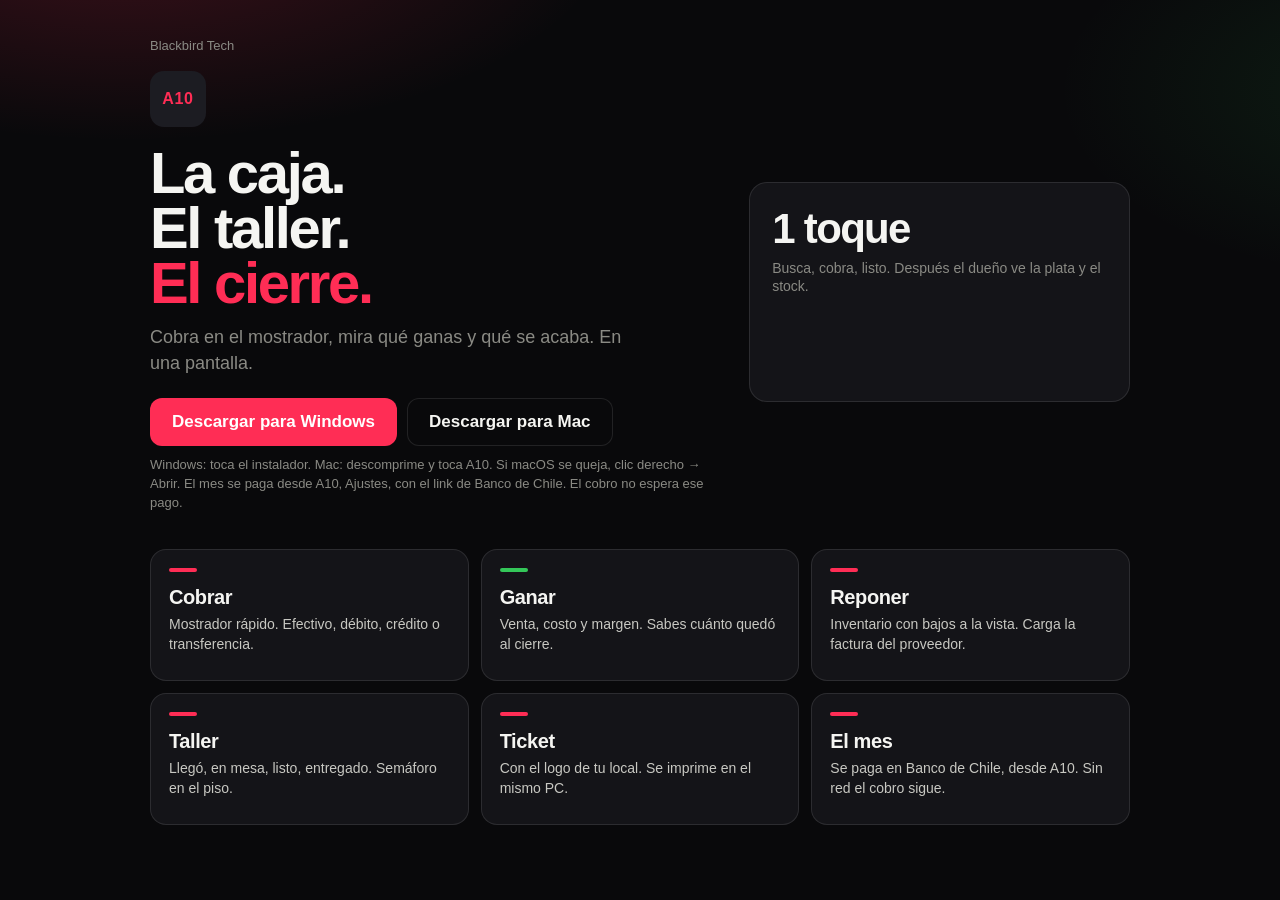
==== a10/index.html @ 1a13865c "A10 se baja desde blackbirdtech.cl/a10 El instalador de Windows y el zip de Mac viven en el sitio, n" ====
<!DOCTYPE html>
<html lang="es">
<head>
  <meta charset="UTF-8">
  <meta name="viewport" content="width=device-width, initial-scale=1">
  <title>A10 — Descargar</title>
  <meta name="description" content="A10, la caja de un local de celulares y taller. Descarga para Windows y Mac.">
  <link rel="canonical" href="https://blackbirdtech.cl/a10/">
  <meta name="theme-color" content="#09090b">
  <style>
    :root {
      --bg: #09090b;
      --card: #141418;
      --line: rgba(255,255,255,.1);
      --ink: #f5f5f2;
      --mute: #8a8a84;
      --accent: #ff2d55;
      --ok: #34c759;
    }
    * { box-sizing: border-box; margin: 0; padding: 0; }
    html, body { min-height: 100%; }
    body {
      background:
        radial-gradient(900px 420px at 10% -10%, rgba(255,45,85,.22), transparent 55%),
        radial-gradient(700px 380px at 110% 10%, rgba(52,199,89,.1), transparent 50%),
        var(--bg);
      color: var(--ink);
      font-family: "Segoe UI", "Helvetica Neue", Helvetica, Arial, sans-serif;
      padding: 36px 24px 48px;
    }
    .wrap { max-width: 980px; margin: 0 auto; }
    .back { color: var(--mute); font-size: 13px; text-decoration: none; display: inline-block; margin-bottom: 18px; }
    .hero {
      display: grid;
      grid-template-columns: 1.2fr .8fr;
      gap: 28px;
      align-items: center;
      margin-bottom: 36px;
    }
    .mark {
      display: inline-flex;
      align-items: center;
      justify-content: center;
      width: 56px;
      height: 56px;
      border-radius: 14px;
      background: #1c1c22;
      color: var(--accent);
      font-weight: 800;
      letter-spacing: .04em;
      margin-bottom: 18px;
    }
    h1 {
      font-size: clamp(36px, 6vw, 58px);
      font-weight: 750;
      letter-spacing: -.04em;
      line-height: .95;
      margin-bottom: 14px;
    }
    h1 i { font-style: normal; color: var(--accent); }
    .lead {
      color: var(--mute);
      font-size: 18px;
      line-height: 1.45;
      max-width: 28em;
      margin-bottom: 22px;
    }
    .btns { display: flex; flex-wrap: wrap; gap: 10px; margin-bottom: 8px; }
    .btn {
      display: inline-block;
      text-decoration: none;
      background: var(--accent);
      color: #fff;
      font-weight: 700;
      font-size: 17px;
      padding: 14px 22px;
      border-radius: 12px;
    }
    .btn.ghost {
      background: transparent;
      color: var(--ink);
      box-shadow: inset 0 0 0 1px var(--line);
    }
    .meta { margin-top: 10px; color: var(--mute); font-size: 13px; line-height: 1.45; }
    .panel {
      background: var(--card);
      border: 1px solid var(--line);
      border-radius: 18px;
      padding: 22px;
      min-height: 220px;
    }
    .panel b { display: block; font-size: 42px; letter-spacing: -.04em; margin-bottom: 6px; }
    .panel span { color: var(--mute); font-size: 14px; }
    .mosaico {
      display: grid;
      grid-template-columns: repeat(3, 1fr);
      gap: 12px;
    }
    .tile {
      background: var(--card);
      border: 1px solid var(--line);
      border-radius: 16px;
      padding: 18px 18px 16px;
      min-height: 132px;
    }
    .tile em {
      display: block;
      width: 28px;
      height: 4px;
      background: var(--accent);
      border-radius: 4px;
      margin-bottom: 14px;
    }
    .tile.ok em { background: var(--ok); }
    .tile b { display: block; font-size: 20px; margin-bottom: 6px; letter-spacing: -.02em; }
    .tile p { color: #c8c8c2; font-size: 14px; line-height: 1.4; }
    @media (max-width: 800px) {
      .hero, .mosaico { grid-template-columns: 1fr; }
    }
  </style>
</head>
<body>
  <div class="wrap">
    <a class="back" href="/">Blackbird Tech</a>
    <header class="hero">
      <div>
        <div class="mark">A10</div>
        <h1>La caja.<br>El taller.<br><i>El cierre.</i></h1>
        <p class="lead">Cobra en el mostrador, mira qué ganas y qué se acaba. En una pantalla.</p>
        <p class="btns">
          <a class="btn" href="A10-Instalador.exe" download="A10-Instalador.exe">Descargar para Windows</a>
          <a class="btn ghost" href="A10-Mac.zip" download="A10-Mac.zip">Descargar para Mac</a>
        </p>
        <p class="meta">Windows: toca el instalador. Mac: descomprime y toca A10. Si macOS se queja, clic derecho → Abrir. El mes se paga desde A10, Ajustes, con el link de Banco de Chile. El cobro no espera ese pago.</p>
      </div>
      <aside class="panel">
        <b>1 toque</b>
        <span>Busca, cobra, listo. Después el dueño ve la plata y el stock.</span>
      </aside>
    </header>
    <section class="mosaico">
      <article class="tile"><em></em><b>Cobrar</b><p>Mostrador rápido. Efectivo, débito, crédito o transferencia.</p></article>
      <article class="tile ok"><em></em><b>Ganar</b><p>Venta, costo y margen. Sabes cuánto quedó al cierre.</p></article>
      <article class="tile"><em></em><b>Reponer</b><p>Inventario con bajos a la vista. Carga la factura del proveedor.</p></article>
      <article class="tile"><em></em><b>Taller</b><p>Llegó, en mesa, listo, entregado. Semáforo en el piso.</p></article>
      <article class="tile"><em></em><b>Ticket</b><p>Con el logo de tu local. Se imprime en el mismo PC.</p></article>
      <article class="tile"><em></em><b>El mes</b><p>Se paga en Banco de Chile, desde A10. Sin red el cobro sigue.</p></article>
    </section>
  </div>
</body>
</html>
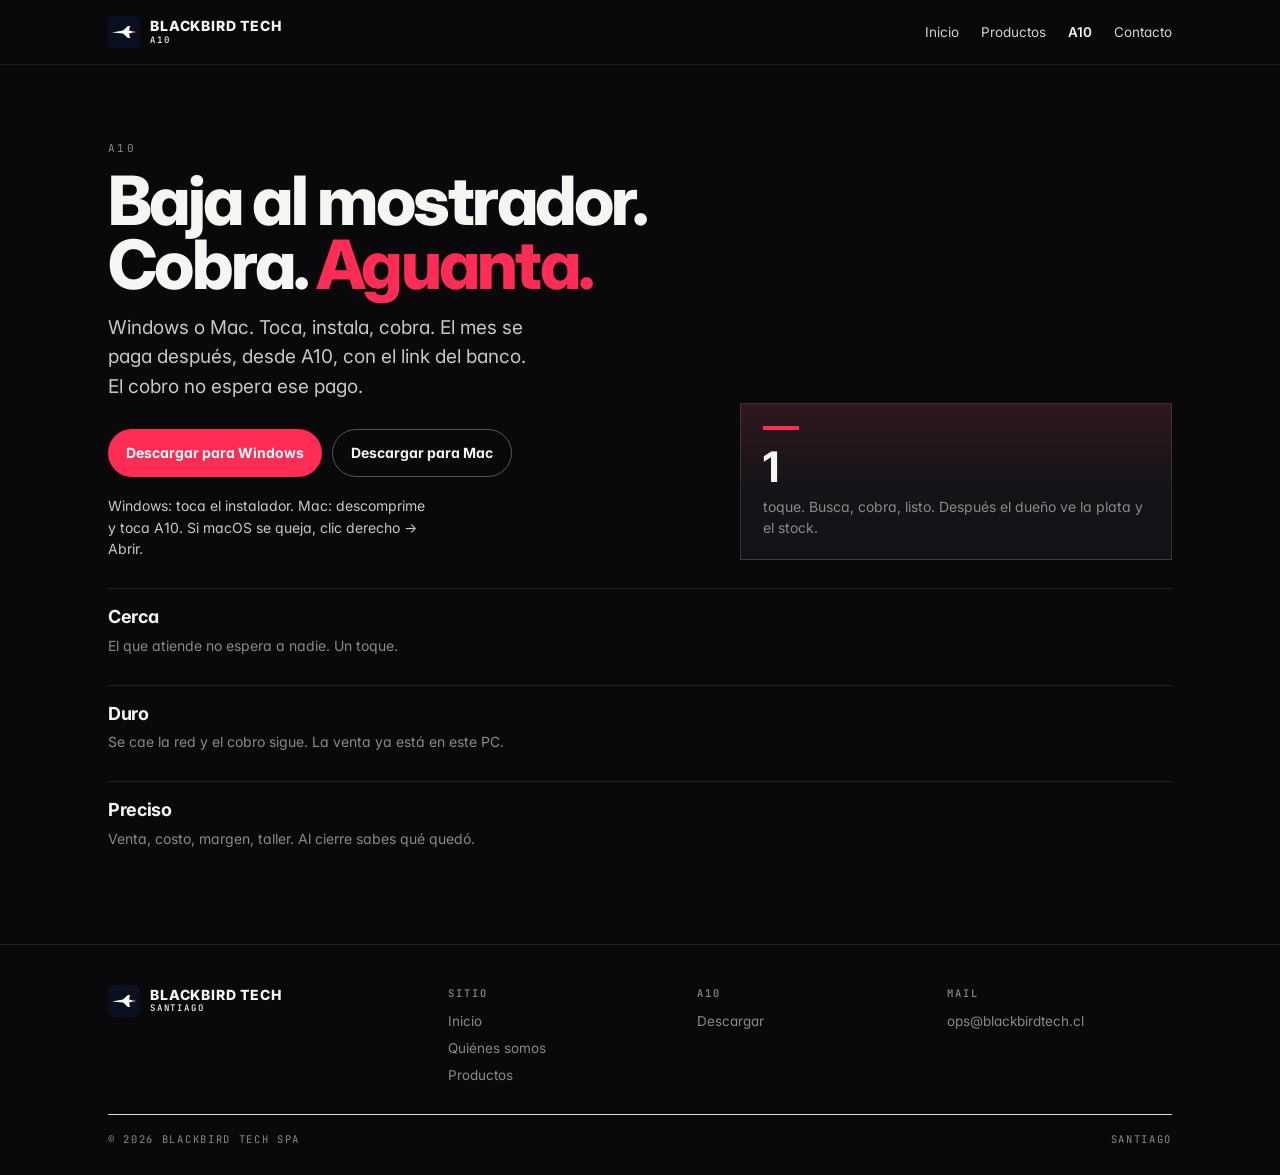
==== commit 5620d4ed: "El sitio se parte en páginas y A10 va primero Menos texto, A10 se ve al entrar. La fuerza del produc" ====
--- a/a10/index.html
+++ b/a10/index.html
@@ -4,148 +4,82 @@
   <meta charset="UTF-8">
   <meta name="viewport" content="width=device-width, initial-scale=1">
   <title>A10 — Descargar</title>
-  <meta name="description" content="A10, la caja de un local de celulares y taller. Descarga para Windows y Mac.">
+  <meta name="description" content="A10, la caja de un local de celulares. Descarga para Windows y Mac. Cobra aunque se caiga la red.">
   <link rel="canonical" href="https://blackbirdtech.cl/a10/">
   <meta name="theme-color" content="#09090b">
+  <link rel="preconnect" href="https://fonts.googleapis.com" />
+  <link rel="preconnect" href="https://fonts.gstatic.com" crossorigin />
+  <link href="https://fonts.googleapis.com/css2?family=Inter:wght@400;700;800&family=JetBrains+Mono:wght@400;700&display=swap" rel="stylesheet" />
+  <link rel="stylesheet" href="/site.css" />
   <style>
-    :root {
-      --bg: #09090b;
-      --card: #141418;
-      --line: rgba(255,255,255,.1);
-      --ink: #f5f5f2;
-      --mute: #8a8a84;
-      --accent: #ff2d55;
-      --ok: #34c759;
-    }
-    * { box-sizing: border-box; margin: 0; padding: 0; }
-    html, body { min-height: 100%; }
-    body {
-      background:
-        radial-gradient(900px 420px at 10% -10%, rgba(255,45,85,.22), transparent 55%),
-        radial-gradient(700px 380px at 110% 10%, rgba(52,199,89,.1), transparent 50%),
-        var(--bg);
-      color: var(--ink);
-      font-family: "Segoe UI", "Helvetica Neue", Helvetica, Arial, sans-serif;
-      padding: 36px 24px 48px;
-    }
-    .wrap { max-width: 980px; margin: 0 auto; }
-    .back { color: var(--mute); font-size: 13px; text-decoration: none; display: inline-block; margin-bottom: 18px; }
-    .hero {
-      display: grid;
-      grid-template-columns: 1.2fr .8fr;
-      gap: 28px;
-      align-items: center;
-      margin-bottom: 36px;
-    }
-    .mark {
-      display: inline-flex;
-      align-items: center;
-      justify-content: center;
-      width: 56px;
-      height: 56px;
-      border-radius: 14px;
-      background: #1c1c22;
-      color: var(--accent);
-      font-weight: 800;
-      letter-spacing: .04em;
-      margin-bottom: 18px;
-    }
-    h1 {
-      font-size: clamp(36px, 6vw, 58px);
-      font-weight: 750;
-      letter-spacing: -.04em;
-      line-height: .95;
-      margin-bottom: 14px;
-    }
-    h1 i { font-style: normal; color: var(--accent); }
-    .lead {
-      color: var(--mute);
-      font-size: 18px;
-      line-height: 1.45;
-      max-width: 28em;
-      margin-bottom: 22px;
-    }
-    .btns { display: flex; flex-wrap: wrap; gap: 10px; margin-bottom: 8px; }
-    .btn {
-      display: inline-block;
-      text-decoration: none;
-      background: var(--accent);
-      color: #fff;
-      font-weight: 700;
-      font-size: 17px;
-      padding: 14px 22px;
-      border-radius: 12px;
-    }
-    .btn.ghost {
-      background: transparent;
-      color: var(--ink);
-      box-shadow: inset 0 0 0 1px var(--line);
-    }
-    .meta { margin-top: 10px; color: var(--mute); font-size: 13px; line-height: 1.45; }
-    .panel {
-      background: var(--card);
-      border: 1px solid var(--line);
-      border-radius: 18px;
-      padding: 22px;
-      min-height: 220px;
-    }
-    .panel b { display: block; font-size: 42px; letter-spacing: -.04em; margin-bottom: 6px; }
-    .panel span { color: var(--mute); font-size: 14px; }
-    .mosaico {
-      display: grid;
-      grid-template-columns: repeat(3, 1fr);
-      gap: 12px;
-    }
-    .tile {
-      background: var(--card);
-      border: 1px solid var(--line);
-      border-radius: 16px;
-      padding: 18px 18px 16px;
-      min-height: 132px;
-    }
-    .tile em {
-      display: block;
-      width: 28px;
-      height: 4px;
-      background: var(--accent);
-      border-radius: 4px;
-      margin-bottom: 14px;
-    }
-    .tile.ok em { background: var(--ok); }
-    .tile b { display: block; font-size: 20px; margin-bottom: 6px; letter-spacing: -.02em; }
-    .tile p { color: #c8c8c2; font-size: 14px; line-height: 1.4; }
-    @media (max-width: 800px) {
-      .hero, .mosaico { grid-template-columns: 1fr; }
-    }
+    body{background:#09090b;color:#f5f5f2}
+    .topbar{background:rgba(9,9,11,.92);border-bottom-color:rgba(255,255,255,.08)}
+    .brand .name,.brand .name small,nav.main a{color:#f5f5f2}
+    .lang{border-color:#f5f5f2}
+    .lang button{color:#f5f5f2}
+    .lang button.on{background:#f5f5f2;color:#09090b}
+    .cta.ghost{color:#f5f5f2;border-color:rgba(255,255,255,.3)}
+    .cta.ghost:hover{background:#f5f5f2;color:#09090b}
+    footer.site{border-top-color:rgba(255,255,255,.1);color:#8a8a84}
+    footer.site h4,footer.site .meta,footer.site .tag{color:#8a8a84}
   </style>
 </head>
 <body>
+<header class="topbar">
+  <div class="wrap row">
+    <a href="/" class="brand" aria-label="Blackbird Tech">
+      <svg class="mark" viewBox="0 0 64 64" aria-hidden="true"><rect width="64" height="64" rx="10" fill="#0B1020"/><path d="M8 33 L30 29 L40 20 L44 20 L42 29 L56 32 L42 35 L44 44 L40 44 L30 35 Z" fill="#FAFAF7"/><circle cx="50" cy="32" r="2" fill="#FC3D21"/></svg>
+      <span class="name">BLACKBIRD TECH<small>A10</small></span>
+    </a>
+    <nav class="main">
+      <a href="/">Inicio</a>
+      <a href="/productos.html">Productos</a>
+      <a href="/a10/" class="on">A10</a>
+      <a href="/contacto.html" class="hide-sm">Contacto</a>
+    </nav>
+  </div>
+</header>
+
+<main>
+  <section class="a10band" style="margin:0;padding-top:64px">
+    <div class="wrap a10grid">
+      <div>
+        <p class="eyebrow">A10</p>
+        <h2>Baja al mostrador.<br>Cobra. <i>Aguanta.</i></h2>
+        <p class="lede">Windows o Mac. Toca, instala, cobra. El mes se paga después, desde A10, con el link del banco. El cobro no espera ese pago.</p>
+        <p class="actions">
+          <a class="cta hit" href="A10-Instalador.exe" download="A10-Instalador.exe">Descargar para Windows</a>
+          <a class="cta ghost" href="A10-Mac.zip" download="A10-Mac.zip">Descargar para Mac</a>
+        </p>
+        <p class="lede" style="margin-top:18px;font-size:14px">Windows: toca el instalador. Mac: descomprime y toca A10. Si macOS se queja, clic derecho → Abrir.</p>
+      </div>
+      <aside class="gun">
+        <em></em>
+        <b>1</b>
+        <p>toque. Busca, cobra, listo. Después el dueño ve la plata y el stock.</p>
+      </aside>
+    </div>
+    <div class="wrap">
+      <ul class="hits">
+        <li><b>Cerca</b><span>El que atiende no espera a nadie. Un toque.</span></li>
+        <li><b>Duro</b><span>Se cae la red y el cobro sigue. La venta ya está en este PC.</span></li>
+        <li><b>Preciso</b><span>Venta, costo, margen, taller. Al cierre sabes qué quedó.</span></li>
+      </ul>
+    </div>
+  </section>
+</main>
+
+<footer class="site">
   <div class="wrap">
-    <a class="back" href="/">Blackbird Tech</a>
-    <header class="hero">
-      <div>
-        <div class="mark">A10</div>
-        <h1>La caja.<br>El taller.<br><i>El cierre.</i></h1>
-        <p class="lead">Cobra en el mostrador, mira qué ganas y qué se acaba. En una pantalla.</p>
-        <p class="btns">
-          <a class="btn" href="A10-Instalador.exe" download="A10-Instalador.exe">Descargar para Windows</a>
-          <a class="btn ghost" href="A10-Mac.zip" download="A10-Mac.zip">Descargar para Mac</a>
-        </p>
-        <p class="meta">Windows: toca el instalador. Mac: descomprime y toca A10. Si macOS se queja, clic derecho → Abrir. El mes se paga desde A10, Ajustes, con el link de Banco de Chile. El cobro no espera ese pago.</p>
-      </div>
-      <aside class="panel">
-        <b>1 toque</b>
-        <span>Busca, cobra, listo. Después el dueño ve la plata y el stock.</span>
-      </aside>
-    </header>
-    <section class="mosaico">
-      <article class="tile"><em></em><b>Cobrar</b><p>Mostrador rápido. Efectivo, débito, crédito o transferencia.</p></article>
-      <article class="tile ok"><em></em><b>Ganar</b><p>Venta, costo y margen. Sabes cuánto quedó al cierre.</p></article>
-      <article class="tile"><em></em><b>Reponer</b><p>Inventario con bajos a la vista. Carga la factura del proveedor.</p></article>
-      <article class="tile"><em></em><b>Taller</b><p>Llegó, en mesa, listo, entregado. Semáforo en el piso.</p></article>
-      <article class="tile"><em></em><b>Ticket</b><p>Con el logo de tu local. Se imprime en el mismo PC.</p></article>
-      <article class="tile"><em></em><b>El mes</b><p>Se paga en Banco de Chile, desde A10. Sin red el cobro sigue.</p></article>
-    </section>
+    <div class="row">
+      <div><a href="/" class="brand"><svg class="mark" viewBox="0 0 64 64" aria-hidden="true"><rect width="64" height="64" rx="10" fill="#0B1020"/><path d="M8 33 L30 29 L40 20 L44 20 L42 29 L56 32 L42 35 L44 44 L40 44 L30 35 Z" fill="#FAFAF7"/><circle cx="50" cy="32" r="2" fill="#FC3D21"/></svg><span class="name">BLACKBIRD TECH<small>SANTIAGO</small></span></a></div>
+      <div><h4>Sitio</h4><ul><li><a href="/">Inicio</a></li><li><a href="/nosotros.html">Quiénes somos</a></li><li><a href="/productos.html">Productos</a></li></ul></div>
+      <div><h4>A10</h4><ul><li><a href="/a10/">Descargar</a></li></ul></div>
+      <div><h4>Mail</h4><ul><li><a href="mailto:ops@blackbirdtech.cl">ops@blackbirdtech.cl</a></li></ul></div>
+    </div>
+    <div class="meta"><span>© <span id="yr">2026</span> Blackbird Tech SpA</span><span>Santiago</span></div>
   </div>
+</footer>
+<script src="/site.js"></script>
 </body>
 </html>
--- a/site.css
+++ b/site.css
@@ -0,0 +1,169 @@
+:root{
+  --ink:#0B1020;
+  --ink-2:#1A2233;
+  --paper:#FAFAF7;
+  --paper-2:#F2F2EC;
+  --paper-3:#E9E9E1;
+  --rule:#D8D8D0;
+  --muted:#5B6472;
+  --blue:#0B3D91;
+  --red:#FC3D21;
+  --ok:#1F8A4C;
+  --a10:#09090b;
+  --a10-card:#141418;
+  --a10-ink:#f5f5f2;
+  --a10-mute:#8a8a84;
+  --a10-hit:#ff2d55;
+  --mono:"JetBrains Mono",ui-monospace,SFMono-Regular,Menlo,Consolas,monospace;
+  --sans:"Inter",-apple-system,BlinkMacSystemFont,"Segoe UI",Roboto,Helvetica,Arial,sans-serif;
+}
+*{box-sizing:border-box}
+html,body{margin:0;padding:0}
+html{scroll-behavior:smooth;-webkit-text-size-adjust:100%}
+body{
+  font-family:var(--sans);color:var(--ink);background:var(--paper);
+  font-size:16px;line-height:1.55;font-feature-settings:"ss01","cv11";
+  -webkit-font-smoothing:antialiased;
+}
+a{color:inherit;text-decoration:none}
+img,svg{display:block;max-width:100%}
+::selection{background:var(--red);color:#fff}
+:focus-visible{outline:2px solid var(--blue);outline-offset:3px}
+.wrap{max-width:1120px;margin:0 auto;padding:0 28px}
+.mono{font-family:var(--mono)}
+.eyebrow{font-family:var(--mono);font-size:11px;letter-spacing:.22em;text-transform:uppercase;color:var(--muted)}
+html:not([data-lang="en"]) [data-en]{display:none !important}
+html[data-lang="en"] [data-es]{display:none !important}
+
+.topbar{
+  position:sticky;top:0;z-index:50;background:rgba(250,250,247,.92);
+  backdrop-filter:saturate(160%) blur(10px);-webkit-backdrop-filter:saturate(160%) blur(10px);
+  border-bottom:1px solid var(--rule);
+}
+.topbar .row{display:flex;align-items:center;gap:22px;height:64px}
+.brand{display:flex;align-items:center;gap:10px}
+.brand .mark{width:32px;height:32px}
+.brand .name{font-weight:800;font-size:14px;letter-spacing:.06em;line-height:1.1}
+.brand .name small{display:block;font-family:var(--mono);font-weight:500;font-size:9px;color:var(--muted);letter-spacing:.2em;margin-top:2px}
+nav.main{margin-left:auto;display:flex;gap:22px;align-items:center}
+nav.main a{font-size:13.5px;color:var(--ink-2);opacity:.85}
+nav.main a:hover,nav.main a.on{opacity:1;font-weight:600}
+.lang{display:inline-flex;border:1px solid var(--ink);border-radius:999px;overflow:hidden;font-family:var(--mono);font-size:11px}
+.lang button{background:transparent;border:0;padding:5px 10px;cursor:pointer;color:var(--ink);font-family:var(--mono);letter-spacing:.12em}
+.lang button.on{background:var(--ink);color:var(--paper)}
+.cta{
+  display:inline-flex;align-items:center;justify-content:center;gap:8px;
+  background:var(--ink);color:var(--paper);padding:12px 18px;border-radius:999px;
+  font-weight:700;font-size:14px;
+}
+.cta:hover{background:var(--blue)}
+.cta.hit{background:var(--a10-hit);color:#fff}
+.cta.hit:hover{background:#e01840}
+.cta.ghost{background:transparent;color:var(--ink);border:1px solid var(--ink)}
+.cta.ghost:hover{background:var(--ink);color:var(--paper)}
+.cta.light{background:#fff;color:var(--ink)}
+.cta.light:hover{background:var(--paper-2)}
+
+.hero{padding:72px 0 28px}
+.hero h1{
+  font-size:clamp(40px,6.4vw,78px);line-height:.94;letter-spacing:-.04em;
+  margin:14px 0 18px;font-weight:800;
+}
+.hero h1 i{font-style:normal;color:var(--a10-hit)}
+.lede{font-size:19px;max-width:36ch;color:var(--ink-2);margin:0}
+.actions{display:flex;gap:10px;margin-top:28px;flex-wrap:wrap}
+
+.punch{display:grid;grid-template-columns:repeat(3,1fr);border-top:1px solid var(--ink);margin:48px 0 0}
+.punch article{padding:22px 20px 22px 0}
+.punch article + article{padding-left:22px;border-left:1px solid var(--rule)}
+.punch b{display:block;font-size:20px;letter-spacing:-.02em;margin-bottom:6px}
+.punch p{margin:0;color:var(--muted);font-size:14.5px}
+
+.a10band{
+  background:var(--a10);color:var(--a10-ink);padding:72px 0 80px;margin-top:8px;
+}
+.a10band .eyebrow{color:var(--a10-mute)}
+.a10band h2{
+  font-size:clamp(36px,5.4vw,68px);line-height:.94;letter-spacing:-.04em;
+  margin:12px 0 16px;font-weight:800;
+}
+.a10band h2 i{font-style:normal;color:var(--a10-hit)}
+.a10band .lede{color:#c8c8c2}
+.a10grid{display:grid;grid-template-columns:1.15fr .85fr;gap:48px;align-items:end}
+.hits{display:grid;gap:14px;margin-top:8px}
+.hits li{list-style:none;padding:14px 0;border-top:1px solid rgba(255,255,255,.1)}
+.hits{padding:0;margin:28px 0 0}
+.hits b{display:block;font-size:18px;letter-spacing:-.02em}
+.hits span{display:block;color:var(--a10-mute);font-size:14px;margin-top:4px}
+.gun{
+  border:1px solid rgba(255,255,255,.12);padding:22px 22px 20px;
+  background:linear-gradient(180deg,rgba(255,45,85,.12),transparent 55%),var(--a10-card);
+}
+.gun em{display:block;width:36px;height:4px;background:var(--a10-hit);margin-bottom:16px}
+.gun b{display:block;font-size:42px;letter-spacing:-.04em;line-height:1}
+.gun p{margin:8px 0 0;color:var(--a10-mute);font-size:14px}
+
+.block{padding:72px 0}
+.block h2{font-size:clamp(28px,3.6vw,44px);letter-spacing:-.03em;margin:0 0 12px;line-height:1.05}
+.block .sub{color:var(--ink-2);max-width:48ch;margin:0 0 32px}
+.split{display:grid;grid-template-columns:1fr 1fr;gap:40px;align-items:start}
+.card{
+  border:1px solid var(--ink);background:var(--paper);padding:24px;
+  display:flex;flex-direction:column;gap:10px;min-height:220px;
+}
+.card:hover{transform:translate(-2px,-2px);box-shadow:5px 5px 0 var(--ink)}
+.card .k{font-family:var(--mono);font-size:10.5px;letter-spacing:.2em;text-transform:uppercase;color:var(--muted)}
+.card .name{font-size:28px;font-weight:800;letter-spacing:-.03em}
+.card p{margin:0;color:var(--ink-2);font-size:15px}
+.card.a10{background:var(--a10);color:var(--a10-ink);border-color:#1c1c22}
+.card.a10 p{color:#c8c8c2}
+.card.a10 .k{color:var(--a10-hit)}
+
+.rules{list-style:none;margin:0;padding:0}
+.rules li{padding:16px 0;border-bottom:1px solid var(--rule)}
+.rules b{display:block;font-size:17px;letter-spacing:-.01em}
+.rules span{display:block;color:var(--muted);font-size:14.5px;margin-top:4px}
+
+.gov{display:grid;grid-template-columns:repeat(2,1fr);gap:20px}
+.gov article{padding:8px 0}
+.gov .k{font-family:var(--mono);font-size:10px;letter-spacing:.2em;color:var(--red);text-transform:uppercase}
+.gov b{display:block;margin:6px 0 4px;font-size:17px}
+.gov p{margin:0;color:var(--muted);font-size:14.5px}
+
+.channels{list-style:none;margin:0;padding:0;border-top:1px solid var(--ink)}
+.channels li{display:grid;grid-template-columns:140px 1fr;gap:14px;padding:16px 0;border-bottom:1px solid var(--rule)}
+.channels .k{font-family:var(--mono);font-size:10.5px;letter-spacing:.18em;color:var(--muted);text-transform:uppercase}
+.channels a{font-weight:700;border-bottom:1px solid var(--rule)}
+.channels a:hover{border-color:var(--ink)}
+
+footer.site{padding:40px 0 28px;border-top:1px solid var(--rule)}
+footer.site .row{display:grid;grid-template-columns:1.4fr 1fr 1fr 1fr;gap:24px}
+footer.site h4{font-family:var(--mono);font-size:10.5px;letter-spacing:.2em;color:var(--muted);margin:0 0 10px;text-transform:uppercase;font-weight:500}
+footer.site ul{list-style:none;padding:0;margin:0;display:grid;gap:6px;font-size:13.5px}
+footer.site .tag{font-family:var(--mono);font-size:11px;letter-spacing:.14em;color:var(--muted);margin-top:12px;text-transform:uppercase}
+footer.site .meta{
+  display:flex;justify-content:space-between;gap:12px;flex-wrap:wrap;
+  margin-top:28px;padding-top:16px;border-top:1px solid var(--rule);
+  font-family:var(--mono);font-size:10.5px;letter-spacing:.16em;color:var(--muted);text-transform:uppercase;
+}
+
+.rv{opacity:0;transform:translateY(12px);transition:opacity .6s ease,transform .6s ease}
+.rv.in{opacity:1;transform:none}
+@media (prefers-reduced-motion:reduce){
+  .rv{opacity:1;transform:none;transition:none}
+  html{scroll-behavior:auto}
+}
+@media (max-width:900px){
+  .a10grid,.split,.punch{grid-template-columns:1fr}
+  .punch article + article{padding-left:0;border-left:0;border-top:1px solid var(--rule)}
+  footer.site .row{grid-template-columns:1fr 1fr}
+  nav.main a.hide-sm{display:none}
+}
+@media (max-width:640px){
+  .wrap{padding:0 18px}
+  .hero{padding-top:48px}
+  nav.main{gap:12px}
+  nav.main .cta{display:none}
+  .gov,.channels li{grid-template-columns:1fr}
+  footer.site .row{grid-template-columns:1fr}
+}
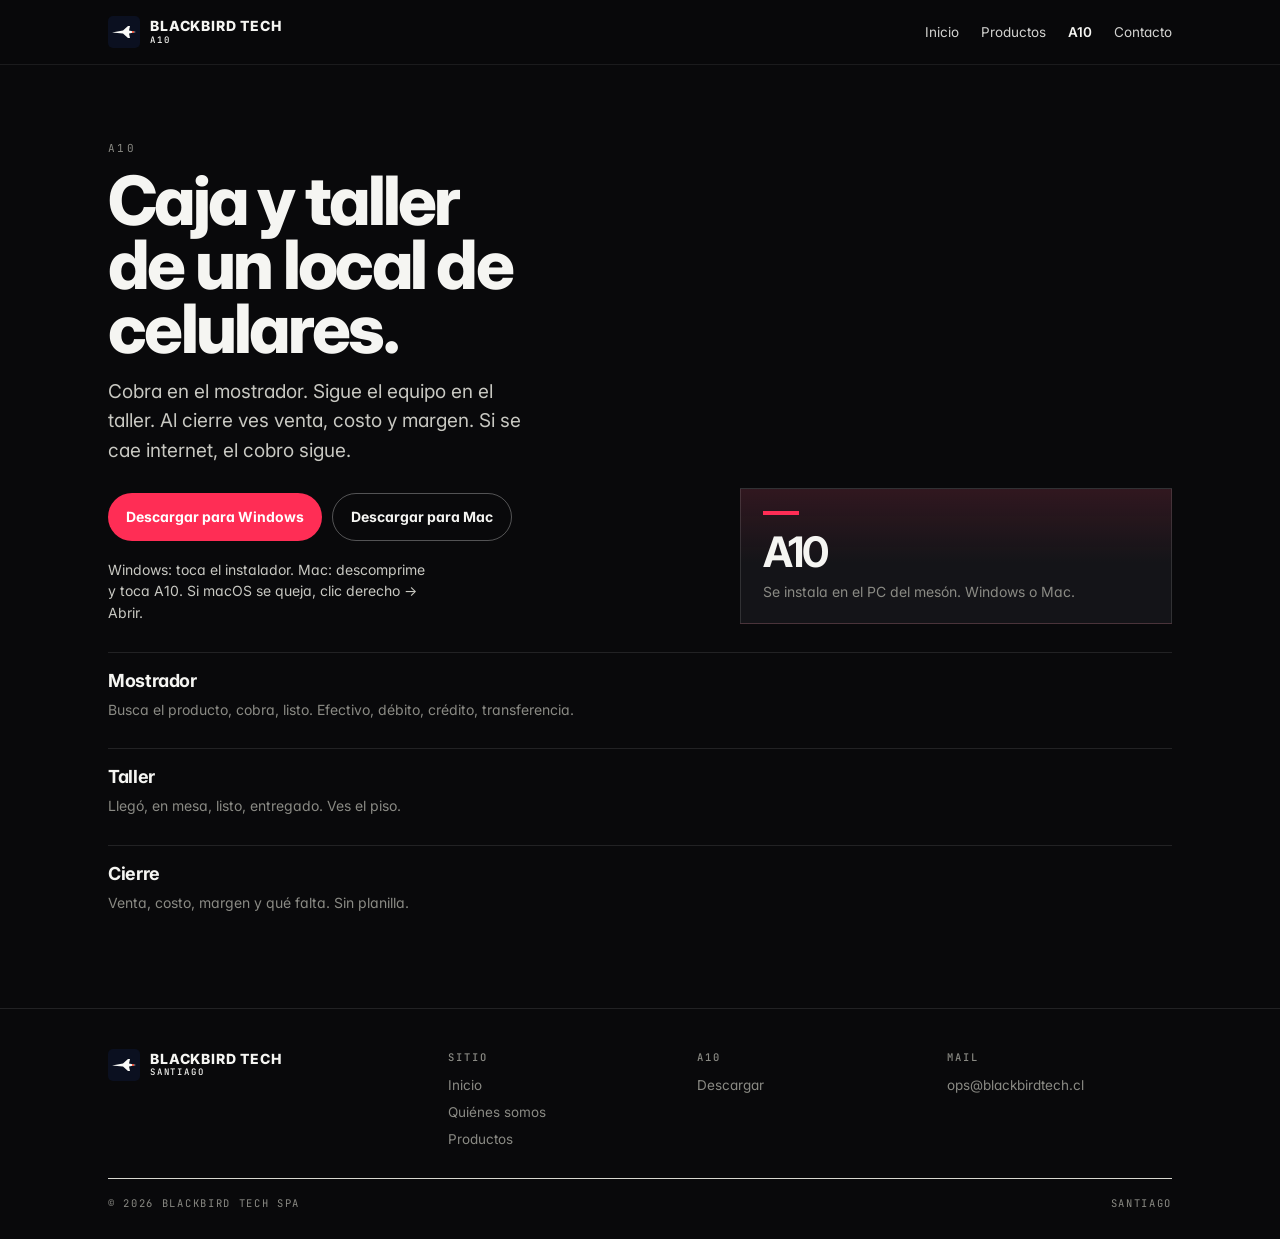
==== commit 622c97e6: "La web dice qué vende cada producto, sin adorno. Co-authored-by: Cursor <cursoragent@cursor.com>" ====
--- a/a10/index.html
+++ b/a10/index.html
@@ -3,8 +3,8 @@
 <head>
   <meta charset="UTF-8">
   <meta name="viewport" content="width=device-width, initial-scale=1">
-  <title>A10 — Descargar</title>
-  <meta name="description" content="A10, la caja de un local de celulares. Descarga para Windows y Mac. Cobra aunque se caiga la red.">
+  <title>A10 — Caja de local de celulares</title>
+  <meta name="description" content="A10 es la caja y el taller de un local de celulares. Cobra en el mostrador. Sigue el equipo. Al cierre ves venta, costo y margen.">
   <link rel="canonical" href="https://blackbirdtech.cl/a10/">
   <meta name="theme-color" content="#09090b">
   <link rel="preconnect" href="https://fonts.googleapis.com" />
@@ -45,8 +45,8 @@
     <div class="wrap a10grid">
       <div>
         <p class="eyebrow">A10</p>
-        <h2>Baja al mostrador.<br>Cobra. <i>Aguanta.</i></h2>
-        <p class="lede">Windows o Mac. Toca, instala, cobra. El mes se paga después, desde A10, con el link del banco. El cobro no espera ese pago.</p>
+        <h2>Caja y taller<br>de un local de celulares.</h2>
+        <p class="lede">Cobra en el mostrador. Sigue el equipo en el taller. Al cierre ves venta, costo y margen. Si se cae internet, el cobro sigue.</p>
         <p class="actions">
           <a class="cta hit" href="A10-Instalador.exe" download="A10-Instalador.exe">Descargar para Windows</a>
           <a class="cta ghost" href="A10-Mac.zip" download="A10-Mac.zip">Descargar para Mac</a>
@@ -55,15 +55,15 @@
       </div>
       <aside class="gun">
         <em></em>
-        <b>1</b>
-        <p>toque. Busca, cobra, listo. Después el dueño ve la plata y el stock.</p>
+        <b>A10</b>
+        <p>Se instala en el PC del mesón. Windows o Mac.</p>
       </aside>
     </div>
     <div class="wrap">
       <ul class="hits">
-        <li><b>Cerca</b><span>El que atiende no espera a nadie. Un toque.</span></li>
-        <li><b>Duro</b><span>Se cae la red y el cobro sigue. La venta ya está en este PC.</span></li>
-        <li><b>Preciso</b><span>Venta, costo, margen, taller. Al cierre sabes qué quedó.</span></li>
+        <li><b>Mostrador</b><span>Busca el producto, cobra, listo. Efectivo, débito, crédito, transferencia.</span></li>
+        <li><b>Taller</b><span>Llegó, en mesa, listo, entregado. Ves el piso.</span></li>
+        <li><b>Cierre</b><span>Venta, costo, margen y qué falta. Sin planilla.</span></li>
       </ul>
     </div>
   </section>
--- a/site.css
+++ b/site.css
@@ -69,7 +69,7 @@
   font-size:clamp(40px,6.4vw,78px);line-height:.94;letter-spacing:-.04em;
   margin:14px 0 18px;font-weight:800;
 }
-.hero h1 i{font-style:normal;color:var(--a10-hit)}
+.hero h1 i{font-style:normal;color:var(--red)}
 .lede{font-size:19px;max-width:36ch;color:var(--ink-2);margin:0}
 .actions{display:flex;gap:10px;margin-top:28px;flex-wrap:wrap}
 
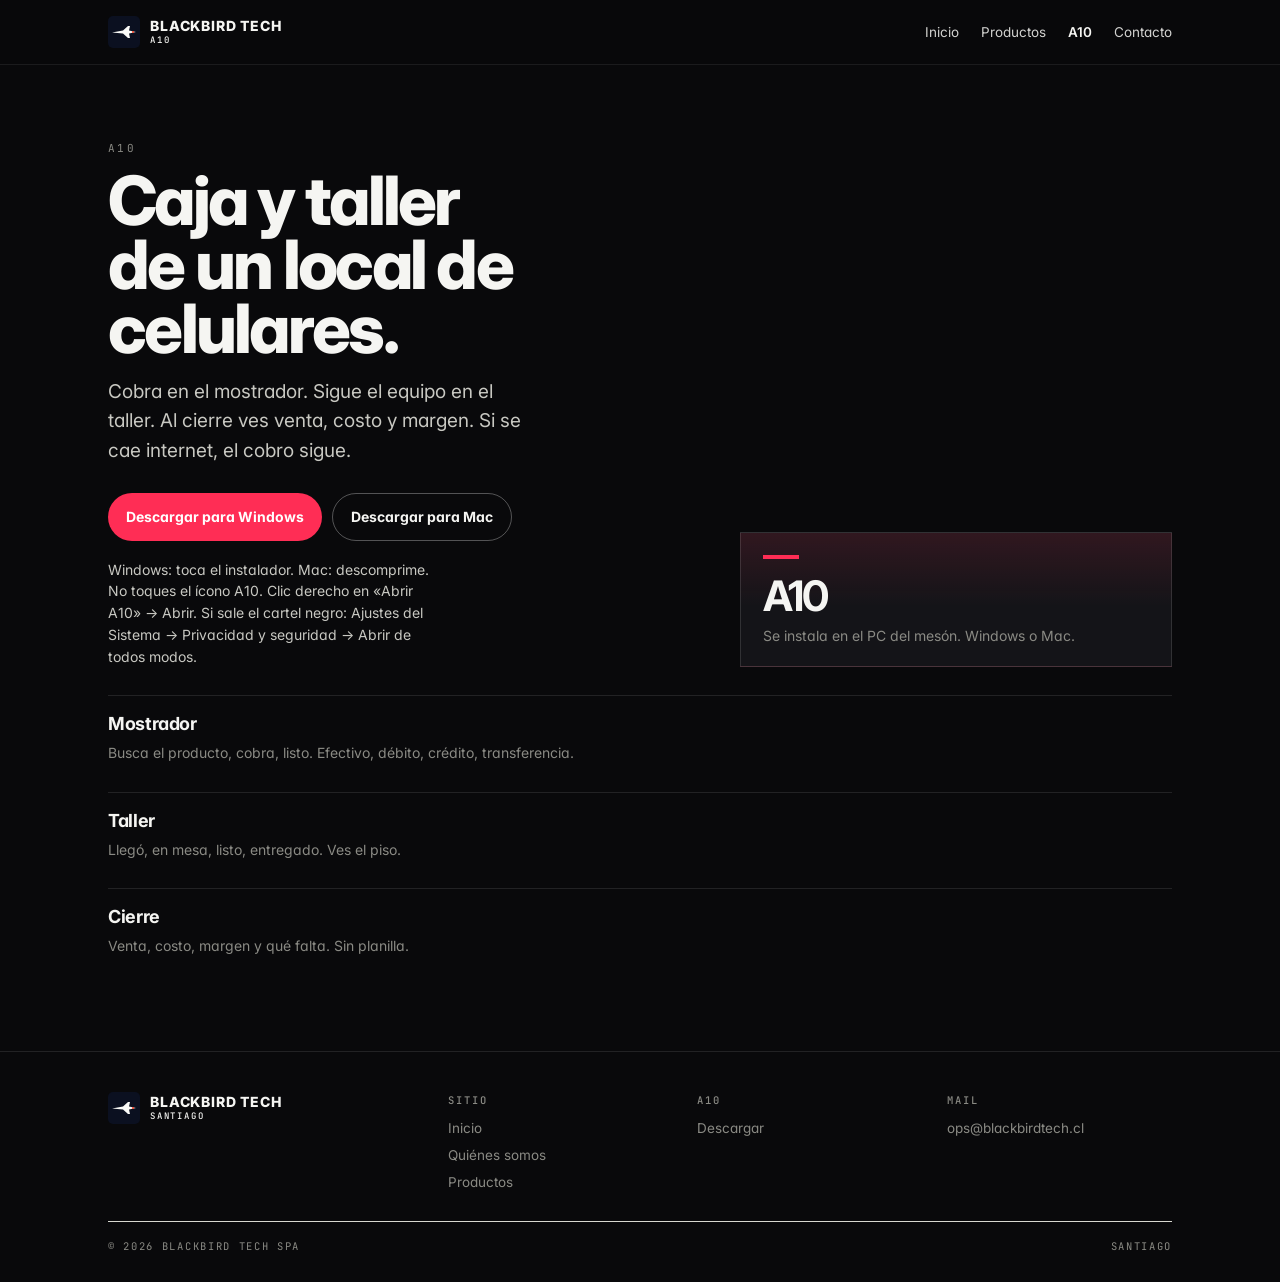
==== commit 87d845e9: "El zip de Mac se abre por el comando, no por el ícono que macOS bloquea. Co-authored-by: Cursor <cur" ====
--- a/a10/index.html
+++ b/a10/index.html
@@ -51,7 +51,7 @@
           <a class="cta hit" href="A10-Instalador.exe" download="A10-Instalador.exe">Descargar para Windows</a>
           <a class="cta ghost" href="A10-Mac.zip" download="A10-Mac.zip">Descargar para Mac</a>
         </p>
-        <p class="lede" style="margin-top:18px;font-size:14px">Windows: toca el instalador. Mac: descomprime y toca A10. Si macOS se queja, clic derecho → Abrir.</p>
+        <p class="lede" style="margin-top:18px;font-size:14px">Windows: toca el instalador. Mac: descomprime. No toques el ícono A10. Clic derecho en «Abrir A10» → Abrir. Si sale el cartel negro: Ajustes del Sistema → Privacidad y seguridad → Abrir de todos modos.</p>
       </div>
       <aside class="gun">
         <em></em>
